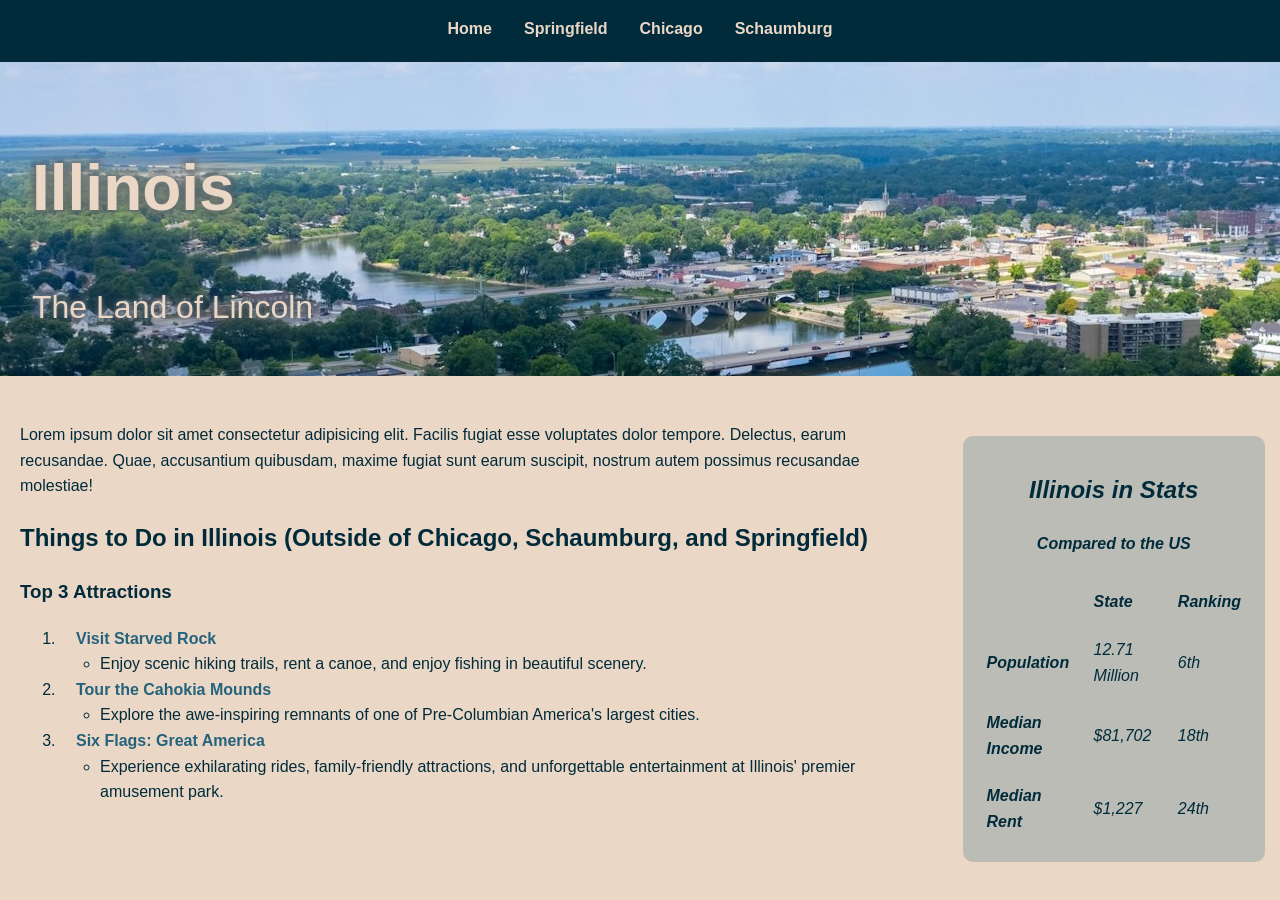
==== index.html @ 20aed578 "added springfield information, most finished. removed contact tab, will be listed in the footer inst" ====
<!DOCTYPE html>
<html lang="en">
<head>
    <meta charset="UTF-8">
    <meta name="viewport" content="width=device-width, initial-scale=1.0">
    <link rel="stylesheet" href="styles.css">
    <title>Illinois</title>
</head>
<body>
    <nav>
        <a href="index.html" >Home</a>
        <a href="capital-city.html">Springfield</a>
        <a href="chicago.html">Chicago</a>
        <a href="schaumburg.html">Schaumburg</a>
    </nav>
    <header>
        <div id="header-container">
            <h1>Illinois</h1>
            <p>The Land of Lincoln</p>
        </div>
    </header>
    <div id="content-container">
        <main>
            <p>Lorem ipsum dolor sit amet consectetur adipisicing elit. Facilis fugiat esse voluptates dolor tempore. Delectus, earum recusandae. Quae, accusantium quibusdam, maxime fugiat sunt earum suscipit, nostrum autem possimus recusandae molestiae!</p>
   
            <h2>Things to Do in Illinois (Outside of Chicago, Schaumburg, and Springfield)</h2>
               <h3>Top 3 Attractions</h3>
                <ol>
                    <li class="list-design">
                        <a href="https://dnr.illinois.gov/parks/park.starvedrock.html">Visit Starved Rock</a>
                        <ul>
                            <li>
                                Enjoy scenic hiking trails, rent a canoe, and enjoy fishing in beautiful scenery.
                            </li>
                        </ul>
                    </li>
                    <li class="list-design">
                        <a href="https://cahokiamounds.org/">Tour the Cahokia Mounds</a>
                        <ul>
                            <li>
                                Explore the awe-inspiring remnants of one of Pre-Columbian America's largest cities.
                            </li>
                        </ul>
                    </li>
                    <li class="list-design">
                        <a href="https://www.sixflags.com/greatamerica">Six Flags: Great America</a>
                        <ul>
                            <li>
                                Experience exhilarating rides, family-friendly attractions, and unforgettable entertainment at Illinois' premier amusement park.
                            </li>
                        </ul>
                    </li>
                </ol>
        </main>
        <aside>
            <div>
                <table>
                    <caption>
                        <h2>Illinois in Stats</h2>
                        <h4>Compared to the US</h4>
                    </caption>
                        
                    <tr>
                        <th></th>
                        <th>State</th>
                        <th>Ranking</th>
                    </tr>
                    <tr>
                        <th>Population</th>
                        <td>12.71 Million</td>
                        <td>6th</td>
                    </tr>
                    <tr>      
                        <th>Median Income </th>
                        <td>$81,702</td>
                        <td>18th</td>
                    </tr>
                    <tr>
                        <th>Median Rent</th>
                        <td>$1,227</td>
                        <td>24th</td>
                    </tr>
                </table>
                
            </div>

        </aside>
    </div>
    
</body>
</html>
---- styles.css ----
:root {

    --deep-blue: #012b3b;
    --light-blue: #25637c;
    --steel-gray: #728590;
    --brown-gray: #b2a289;
    --sand-beige: #ead7c6;
    --aside-grey: #25637c3c;
    
}

body {
    font-family: Arial, sans-serif;
    margin: 0;
    padding: 0;
    color: var(--deep-blue);
    background-color: var(--sand-beige);
    line-height: 1.6;
   
}
nav {
    background: var(--deep-blue);
    padding: 1em;
    display: flex;
    justify-content: center;
    height: 30px;
}
nav a {
    color: var(--sand-beige);
    margin: 0 1em;
    text-decoration: none;
    font-weight: bold;
}
nav a:hover {
    text-decoration: underline;
    color: var(--brown-gray);
    
}
header {
    background: var(--light-blue);
    background-image: url("images/Aerial\ city.jpg");
    padding: 2em;
    height: 250px;
    background-position-y: 10%;
}
#header-container {
    display: inline-block;
    color: var(--sand-beige);
    text-shadow:
    0 0 5px var(--steel-gray),
    0 0 20px var(--brown-gray),
    0 0 10px rgb(7, 7, 19);
    font-size: 2em;
}


#content-container {
    display: flex;
}

main {
    flex: 0 1 75%;
    padding: 30px 20px;
    }
     
aside {

    flex: 0 1 25%;
    margin-top: 30px;
    padding-top: 30px;
    padding-right: 15px;
    padding-left: 15px;
    font-style: italic;
    
    
}
aside div{
    background-color: var(--aside-grey);
    border-radius: 10px;
    padding: 15px 12px;
    max-width: fit-content;
}
aside th, aside td {
    padding: 10px;
    text-align: left;
    max-width: 100px;
}

.fun-fact {
    margin-top: 30px;
    background-color: #25637c19;
    border-left: 5px solid var(--light-blue);
    padding: 10px;
    border-radius: 10px;
  }
    
.list-design a {
    text-decoration: none;
    color: var(--light-blue);
    margin: 0 1em;
    text-decoration: none;
    font-weight: bold;
}
.list-design a:hover{
    color: var(--steel-gray);
    
}
section {
    padding-top: 5px;
    padding-bottom: 5px;
}


section img {
    padding-right: 5px;
    max-height: 100%;
    max-width: 100%;
}
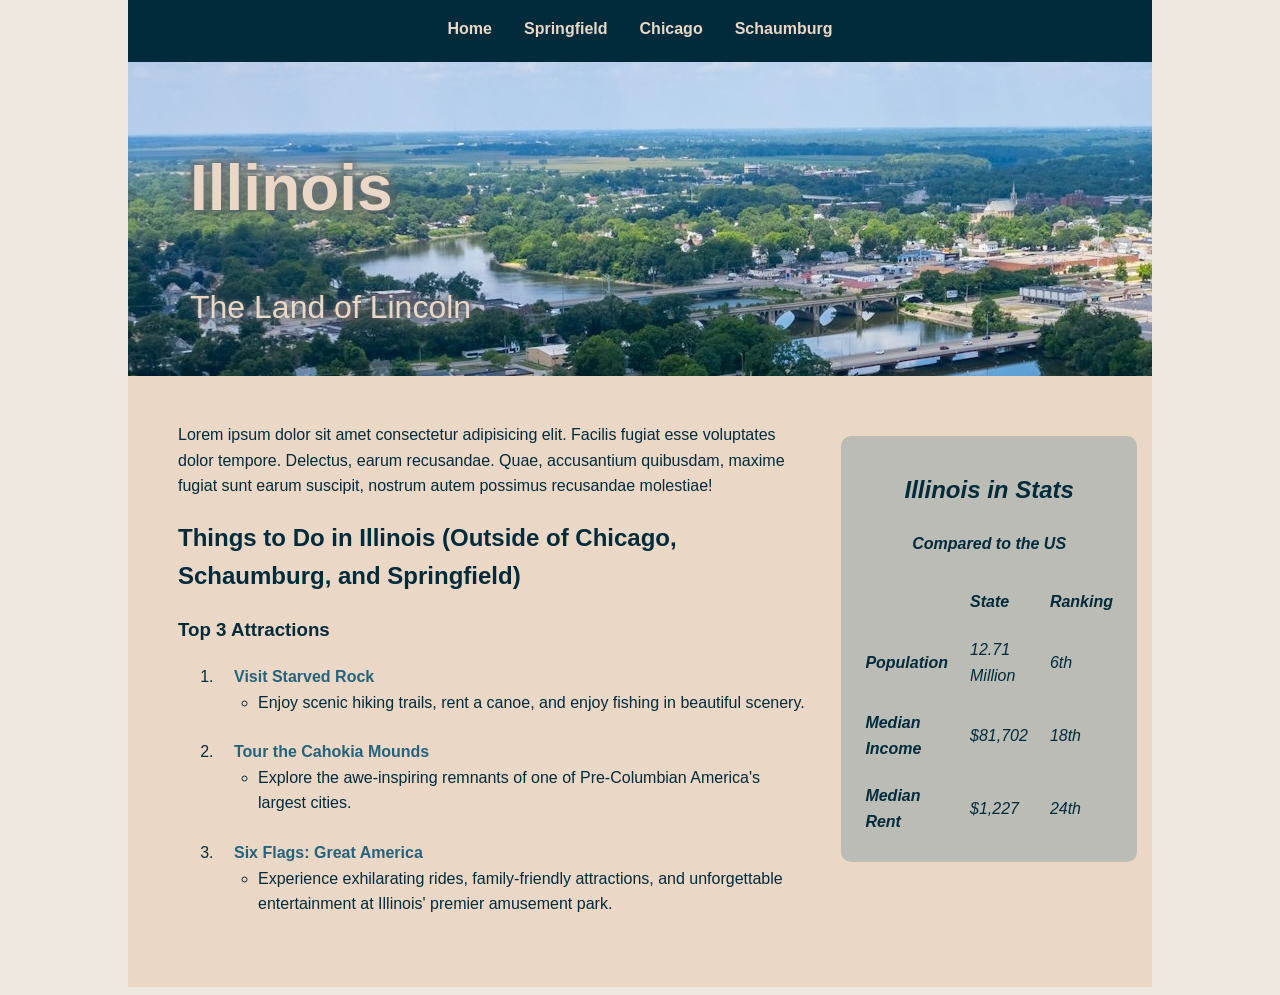
==== commit 235b564a: "fixed section not being compliant" ====
--- a/index.html
+++ b/index.html
@@ -7,85 +7,86 @@
     <title>Illinois</title>
 </head>
 <body>
-    <nav>
-        <a href="index.html" >Home</a>
-        <a href="capital-city.html">Springfield</a>
-        <a href="chicago.html">Chicago</a>
-        <a href="schaumburg.html">Schaumburg</a>
-    </nav>
-    <header>
-        <div id="header-container">
-            <h1>Illinois</h1>
-            <p>The Land of Lincoln</p>
+    <div id="viewable-container">
+        <nav>
+            <a href="index.html" >Home</a>
+            <a href="capital-city.html">Springfield</a>
+            <a href="chicago.html">Chicago</a>
+            <a href="schaumburg.html">Schaumburg</a>
+        </nav>
+        <header>
+            <div id="header-container">
+                <h1>Illinois</h1>
+                <p>The Land of Lincoln</p>
+            </div>
+        </header>
+        <div id="main-content-container">
+            <main>
+                <p>Lorem ipsum dolor sit amet consectetur adipisicing elit. Facilis fugiat esse voluptates dolor tempore. Delectus, earum recusandae. Quae, accusantium quibusdam, maxime fugiat sunt earum suscipit, nostrum autem possimus recusandae molestiae!</p>
+    
+                <h2>Things to Do in Illinois (Outside of Chicago, Schaumburg, and Springfield)</h2>
+                <h3>Top 3 Attractions</h3>
+                    <ol>
+                        <li class="list-design">
+                            <a href="https://dnr.illinois.gov/parks/park.starvedrock.html">Visit Starved Rock</a>
+                            <ul>
+                                <li>
+                                    Enjoy scenic hiking trails, rent a canoe, and enjoy fishing in beautiful scenery.
+                                </li>
+                            </ul>
+                        </li>
+                        <li class="list-design">
+                            <a href="https://cahokiamounds.org/">Tour the Cahokia Mounds</a>
+                            <ul>
+                                <li>
+                                    Explore the awe-inspiring remnants of one of Pre-Columbian America's largest cities.
+                                </li>
+                            </ul>
+                        </li>
+                        <li class="list-design">
+                            <a href="https://www.sixflags.com/greatamerica">Six Flags: Great America</a>
+                            <ul>
+                                <li>
+                                    Experience exhilarating rides, family-friendly attractions, and unforgettable entertainment at Illinois' premier amusement park.
+                                </li>
+                            </ul>
+                        </li>
+                    </ol>
+            </main>
+            <aside>
+                <div>
+                    <table>
+                        <caption>
+                            <h2>Illinois in Stats</h2>
+                            <h4>Compared to the US</h4>
+                        </caption>
+                            
+                        <tr>
+                            <th></th>
+                            <th>State</th>
+                            <th>Ranking</th>
+                        </tr>
+                        <tr>
+                            <th>Population</th>
+                            <td>12.71 Million</td>
+                            <td>6th</td>
+                        </tr>
+                        <tr>      
+                            <th>Median Income </th>
+                            <td>$81,702</td>
+                            <td>18th</td>
+                        </tr>
+                        <tr>
+                            <th>Median Rent</th>
+                            <td>$1,227</td>
+                            <td>24th</td>
+                        </tr>
+                    </table>
+                    
+                </div>
+
+            </aside>
         </div>
-    </header>
-    <div id="content-container">
-        <main>
-            <p>Lorem ipsum dolor sit amet consectetur adipisicing elit. Facilis fugiat esse voluptates dolor tempore. Delectus, earum recusandae. Quae, accusantium quibusdam, maxime fugiat sunt earum suscipit, nostrum autem possimus recusandae molestiae!</p>
-   
-            <h2>Things to Do in Illinois (Outside of Chicago, Schaumburg, and Springfield)</h2>
-               <h3>Top 3 Attractions</h3>
-                <ol>
-                    <li class="list-design">
-                        <a href="https://dnr.illinois.gov/parks/park.starvedrock.html">Visit Starved Rock</a>
-                        <ul>
-                            <li>
-                                Enjoy scenic hiking trails, rent a canoe, and enjoy fishing in beautiful scenery.
-                            </li>
-                        </ul>
-                    </li>
-                    <li class="list-design">
-                        <a href="https://cahokiamounds.org/">Tour the Cahokia Mounds</a>
-                        <ul>
-                            <li>
-                                Explore the awe-inspiring remnants of one of Pre-Columbian America's largest cities.
-                            </li>
-                        </ul>
-                    </li>
-                    <li class="list-design">
-                        <a href="https://www.sixflags.com/greatamerica">Six Flags: Great America</a>
-                        <ul>
-                            <li>
-                                Experience exhilarating rides, family-friendly attractions, and unforgettable entertainment at Illinois' premier amusement park.
-                            </li>
-                        </ul>
-                    </li>
-                </ol>
-        </main>
-        <aside>
-            <div>
-                <table>
-                    <caption>
-                        <h2>Illinois in Stats</h2>
-                        <h4>Compared to the US</h4>
-                    </caption>
-                        
-                    <tr>
-                        <th></th>
-                        <th>State</th>
-                        <th>Ranking</th>
-                    </tr>
-                    <tr>
-                        <th>Population</th>
-                        <td>12.71 Million</td>
-                        <td>6th</td>
-                    </tr>
-                    <tr>      
-                        <th>Median Income </th>
-                        <td>$81,702</td>
-                        <td>18th</td>
-                    </tr>
-                    <tr>
-                        <th>Median Rent</th>
-                        <td>$1,227</td>
-                        <td>24th</td>
-                    </tr>
-                </table>
-                
-            </div>
-
-        </aside>
     </div>
-    
 </body>
 </html>
--- a/styles.css
+++ b/styles.css
@@ -6,17 +6,22 @@
     --brown-gray: #b2a289;
     --sand-beige: #ead7c6;
     --aside-grey: #25637c3c;
+    --soft-beige: #f5f5f5;
     
 }
 
 body {
     font-family: Arial, sans-serif;
-    margin: 0;
+    margin-left: auto;
+    margin-right: auto;
+    margin-top: 0;
     padding: 0;
     color: var(--deep-blue);
-    background-color: var(--sand-beige);
+    background-color: #ede7deea;
     line-height: 1.6;
-   
+    max-width: 1024px;
+
+    
 }
 nav {
     background: var(--deep-blue);
@@ -24,6 +29,7 @@
     display: flex;
     justify-content: center;
     height: 30px;
+    max-width: 1024px;
 }
 nav a {
     color: var(--sand-beige);
@@ -42,7 +48,12 @@
     padding: 2em;
     height: 250px;
     background-position-y: 10%;
+    
 }
+#viewable-container {
+    background-color: var(--sand-beige);
+}
+
 #header-container {
     display: inline-block;
     color: var(--sand-beige);
@@ -51,11 +62,15 @@
     0 0 20px var(--brown-gray),
     0 0 10px rgb(7, 7, 19);
     font-size: 2em;
+    max-width: 1024px;
+    margin-left: 30px;
+    margin-right: 30px;
 }
 
 
-#content-container {
+#main-content-container {
     display: flex;
+    padding-left: 30px;
 }
 
 main {
@@ -71,6 +86,7 @@
     padding-right: 15px;
     padding-left: 15px;
     font-style: italic;
+
     
     
 }
@@ -93,6 +109,19 @@
     padding: 10px;
     border-radius: 10px;
   }
+
+  /* I had to google how to do this, 
+  stack overflow explained the has option
+
+  I know there were other solutions such as a class or id but
+  I wanted to use what tools I had already made
+  */
+  .list-design ul li:has(img) { 
+    list-style: none;
+}
+.list-design li:last-child{
+    padding-bottom: 1.5em;
+}
     
 .list-design a {
     text-decoration: none;
@@ -101,6 +130,7 @@
     text-decoration: none;
     font-weight: bold;
 }
+
 .list-design a:hover{
     color: var(--steel-gray);
     
@@ -112,9 +142,14 @@
 
 
 section img {
+    padding-top: 1em;
     padding-right: 5px;
     max-height: 100%;
     max-width: 100%;
 }
 
+#sidenote {
+    font-size: small;
+    
+}
 
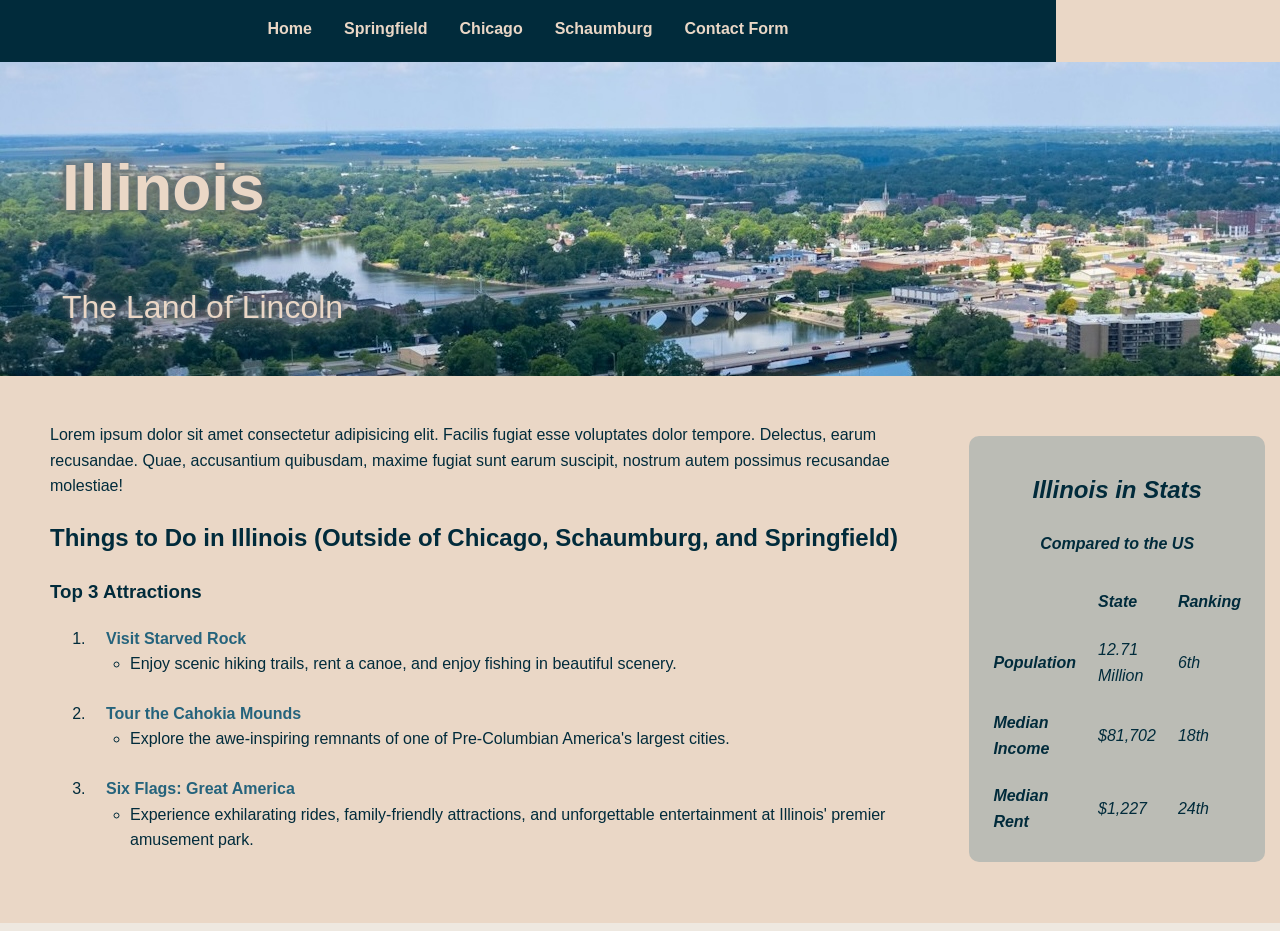
==== commit f045e0c2: "added java script and more images, finished rough contact page" ====
--- a/index.html
+++ b/index.html
@@ -13,6 +13,7 @@
             <a href="capital-city.html">Springfield</a>
             <a href="chicago.html">Chicago</a>
             <a href="schaumburg.html">Schaumburg</a>
+            <a href="contact.html">Contact Form</a>
         </nav>
         <header>
             <div id="header-container">
@@ -28,7 +29,7 @@
                 <h3>Top 3 Attractions</h3>
                     <ol>
                         <li class="list-design">
-                            <a href="https://dnr.illinois.gov/parks/park.starvedrock.html">Visit Starved Rock</a>
+                            <a href="https://dnr.illinois.gov/parks/park.starvedrock.html" target="_blank">Visit Starved Rock</a>
                             <ul>
                                 <li>
                                     Enjoy scenic hiking trails, rent a canoe, and enjoy fishing in beautiful scenery.
@@ -36,7 +37,7 @@
                             </ul>
                         </li>
                         <li class="list-design">
-                            <a href="https://cahokiamounds.org/">Tour the Cahokia Mounds</a>
+                            <a href="https://cahokiamounds.org/" target="_blank">Tour the Cahokia Mounds</a>
                             <ul>
                                 <li>
                                     Explore the awe-inspiring remnants of one of Pre-Columbian America's largest cities.
@@ -44,7 +45,7 @@
                             </ul>
                         </li>
                         <li class="list-design">
-                            <a href="https://www.sixflags.com/greatamerica">Six Flags: Great America</a>
+                            <a href="https://www.sixflags.com/greatamerica" target="_blank">Six Flags: Great America</a>
                             <ul>
                                 <li>
                                     Experience exhilarating rides, family-friendly attractions, and unforgettable entertainment at Illinois' premier amusement park.
--- a/styles.css
+++ b/styles.css
@@ -19,6 +19,7 @@
     color: var(--deep-blue);
     background-color: #ede7deea;
     line-height: 1.6;
+    min-width: fit-content;
     max-width: 1024px;
 
     
@@ -49,28 +50,31 @@
     height: 250px;
     background-position-y: 10%;
     
+    
 }
 #viewable-container {
     background-color: var(--sand-beige);
 }
 
 #header-container {
-    display: inline-block;
     color: var(--sand-beige);
     text-shadow:
-    0 0 5px var(--steel-gray),
-    0 0 20px var(--brown-gray),
-    0 0 10px rgb(7, 7, 19);
+        0 0 5px var(--steel-gray),
+        0 0 20px var(--brown-gray),
+        0 0 10px rgb(7, 7, 19);
     font-size: 2em;
     max-width: 1024px;
     margin-left: 30px;
     margin-right: 30px;
+  
+    
 }
 
 
 #main-content-container {
     display: flex;
     padding-left: 30px;
+   
 }
 
 main {
@@ -152,4 +156,46 @@
     font-size: small;
     
 }
-
+#form-content {
+    display: block;
+    max-width: 600px;
+    margin: 20px auto 20px auto;
+    padding: 20px;
+    border-radius: 10px;
+    box-shadow: 0 0 10px rgba(0, 0, 0, 0.345);
+    position: relative;
+}
+#form-content img {
+    float: left;
+    height: 260px;
+
+}
+form {
+    float: right;
+    padding-right: 50px;
+    padding-bottom: 15px;
+}
+
+ input[type=text], input[type=email],textarea {
+    width: 100%;
+    padding: 10px;
+    border: 2px solid var(--deep-blue);
+    border-radius: 6px;
+    resize: none;
+ }
+ button {
+    background-color: var(--light-blue);
+    color: white;
+    padding: 10px 15px;
+    border-radius: 10px;
+    cursor: pointer;
+    float: right;
+    position: absolute;
+    bottom: 10px;
+    right: 45px;
+  }
+  button:hover {
+    background-color: var(--deep-blue);
+  }
+
+
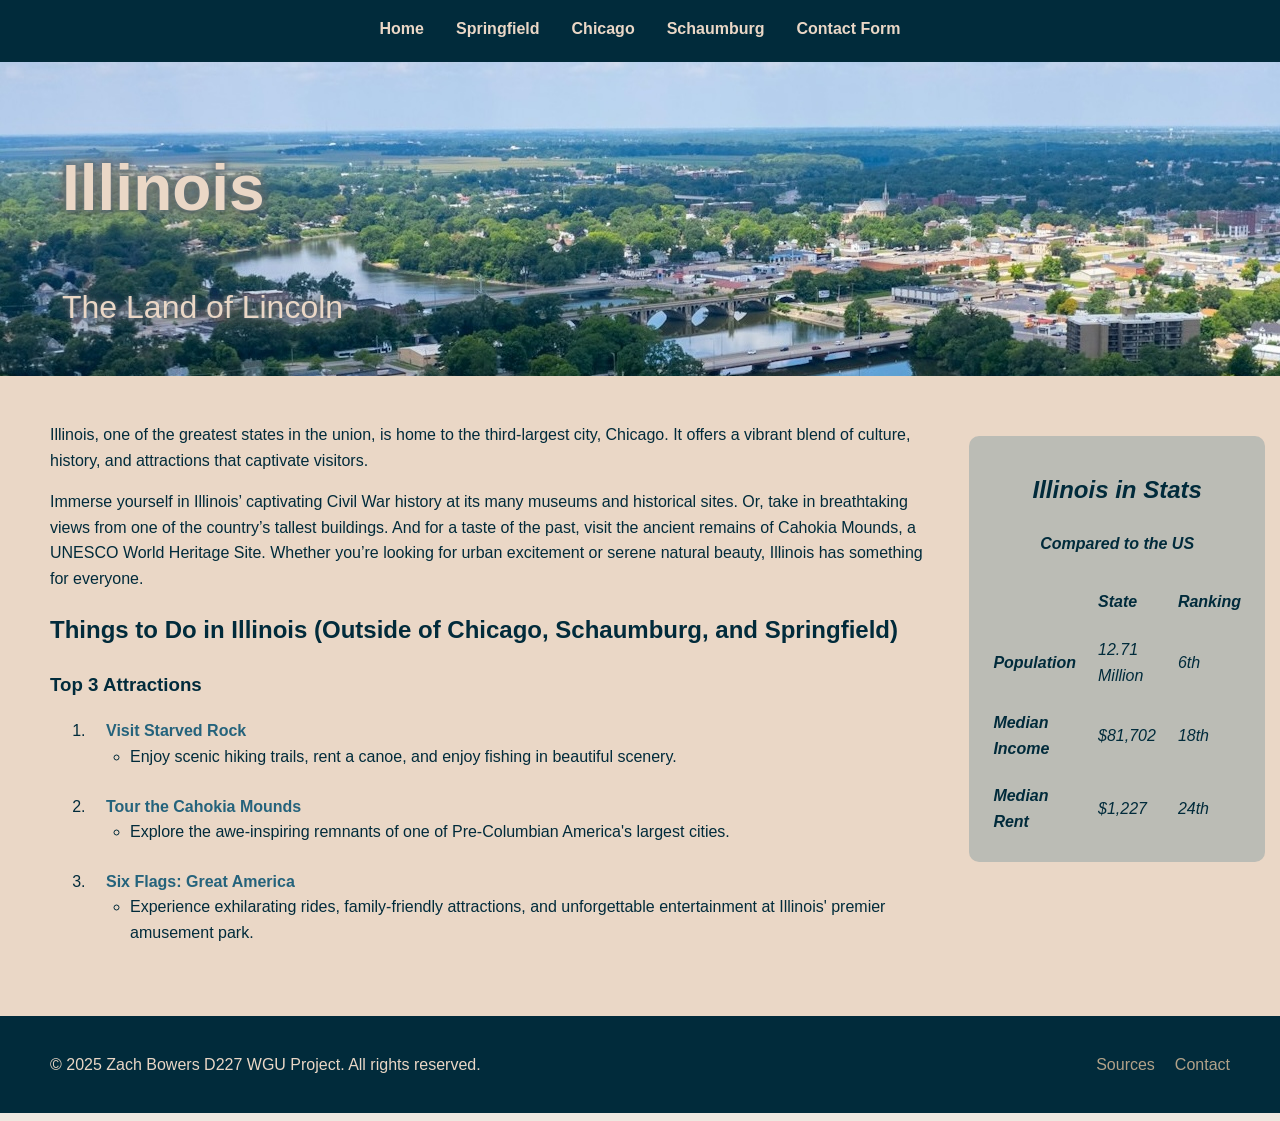
==== commit 33e09f1f: "added sources, fixed contact page, fixed weird wrapping issues on header, added footer with link to " ====
--- a/index.html
+++ b/index.html
@@ -23,7 +23,8 @@
         </header>
         <div id="main-content-container">
             <main>
-                <p>Lorem ipsum dolor sit amet consectetur adipisicing elit. Facilis fugiat esse voluptates dolor tempore. Delectus, earum recusandae. Quae, accusantium quibusdam, maxime fugiat sunt earum suscipit, nostrum autem possimus recusandae molestiae!</p>
+                <p>Illinois, one of the greatest states in the union, is home to the third-largest city, Chicago. It offers a vibrant blend of culture, history, and attractions that captivate visitors.</p>  
+<p>Immerse yourself in Illinois’ captivating Civil War history at its many museums and historical sites. Or, take in breathtaking views from one of the country’s tallest buildings. And for a taste of the past, visit the ancient remains of Cahokia Mounds, a UNESCO World Heritage Site. Whether you’re looking for urban excitement or serene natural beauty, Illinois has something for everyone.</p>
     
                 <h2>Things to Do in Illinois (Outside of Chicago, Schaumburg, and Springfield)</h2>
                 <h3>Top 3 Attractions</h3>
@@ -89,5 +90,12 @@
             </aside>
         </div>
     </div>
+    <footer>
+        <p>&copy; 2025 Zach Bowers D227 WGU Project. All rights reserved.</p>
+        <div class="footer-links">
+          <a href="sources.html">Sources</a>
+          <a href="contact.html">Contact</a>
+        </div>
+      </footer>
 </body>
 </html>
--- a/styles.css
+++ b/styles.css
@@ -19,7 +19,7 @@
     color: var(--deep-blue);
     background-color: #ede7deea;
     line-height: 1.6;
-    min-width: fit-content;
+    min-width: 100%;
     max-width: 1024px;
 
     
@@ -30,13 +30,14 @@
     display: flex;
     justify-content: center;
     height: 30px;
-    max-width: 1024px;
+
 }
 nav a {
     color: var(--sand-beige);
     margin: 0 1em;
     text-decoration: none;
     font-weight: bold;
+    white-space: nowrap;
 }
 nav a:hover {
     text-decoration: underline;
@@ -51,21 +52,27 @@
     background-position-y: 10%;
     
     
+    
 }
 #viewable-container {
     background-color: var(--sand-beige);
+    margin: 0 auto;
+    max-width: 1300px;
 }
 
 #header-container {
+    white-space: nowrap; 
     color: var(--sand-beige);
     text-shadow:
         0 0 5px var(--steel-gray),
         0 0 20px var(--brown-gray),
         0 0 10px rgb(7, 7, 19);
     font-size: 2em;
-    max-width: 1024px;
+    max-width: 1300px;
     margin-left: 30px;
     margin-right: 30px;
+    
+    
   
     
 }
@@ -74,6 +81,7 @@
 #main-content-container {
     display: flex;
     padding-left: 30px;
+
    
 }
 
@@ -105,14 +113,11 @@
     text-align: left;
     max-width: 100px;
 }
-
-.fun-fact {
-    margin-top: 30px;
-    background-color: #25637c19;
-    border-left: 5px solid var(--light-blue);
-    padding: 10px;
-    border-radius: 10px;
-  }
+.list-design li {
+    
+    padding-bottom: 10px;
+}
+
 
   /* I had to google how to do this, 
   stack overflow explained the has option
@@ -158,7 +163,7 @@
 }
 #form-content {
     display: block;
-    max-width: 600px;
+    min-width: 800px;
     margin: 20px auto 20px auto;
     padding: 20px;
     border-radius: 10px;
@@ -167,10 +172,11 @@
 }
 #form-content img {
     float: left;
-    height: 260px;
+    width:300px;
 
 }
 form {
+    width: fit-content;
     float: right;
     padding-right: 50px;
     padding-bottom: 15px;
@@ -198,4 +204,25 @@
     background-color: var(--deep-blue);
   }
 
-
+  footer {
+    background-color: var(--deep-blue);
+    color: var(--sand-beige);
+    display: flex;
+    justify-content: space-between;
+    align-items: center;
+    padding: 20px 50px;
+  }
+  
+  footer a {
+    color: var(--brown-gray);
+    text-decoration: none;
+    margin-left: 20px;
+  }
+  
+  footer a:hover {
+    color: var(--steel-gray);
+  }
+  
+  .footer-links {
+    display: flex;
+  }
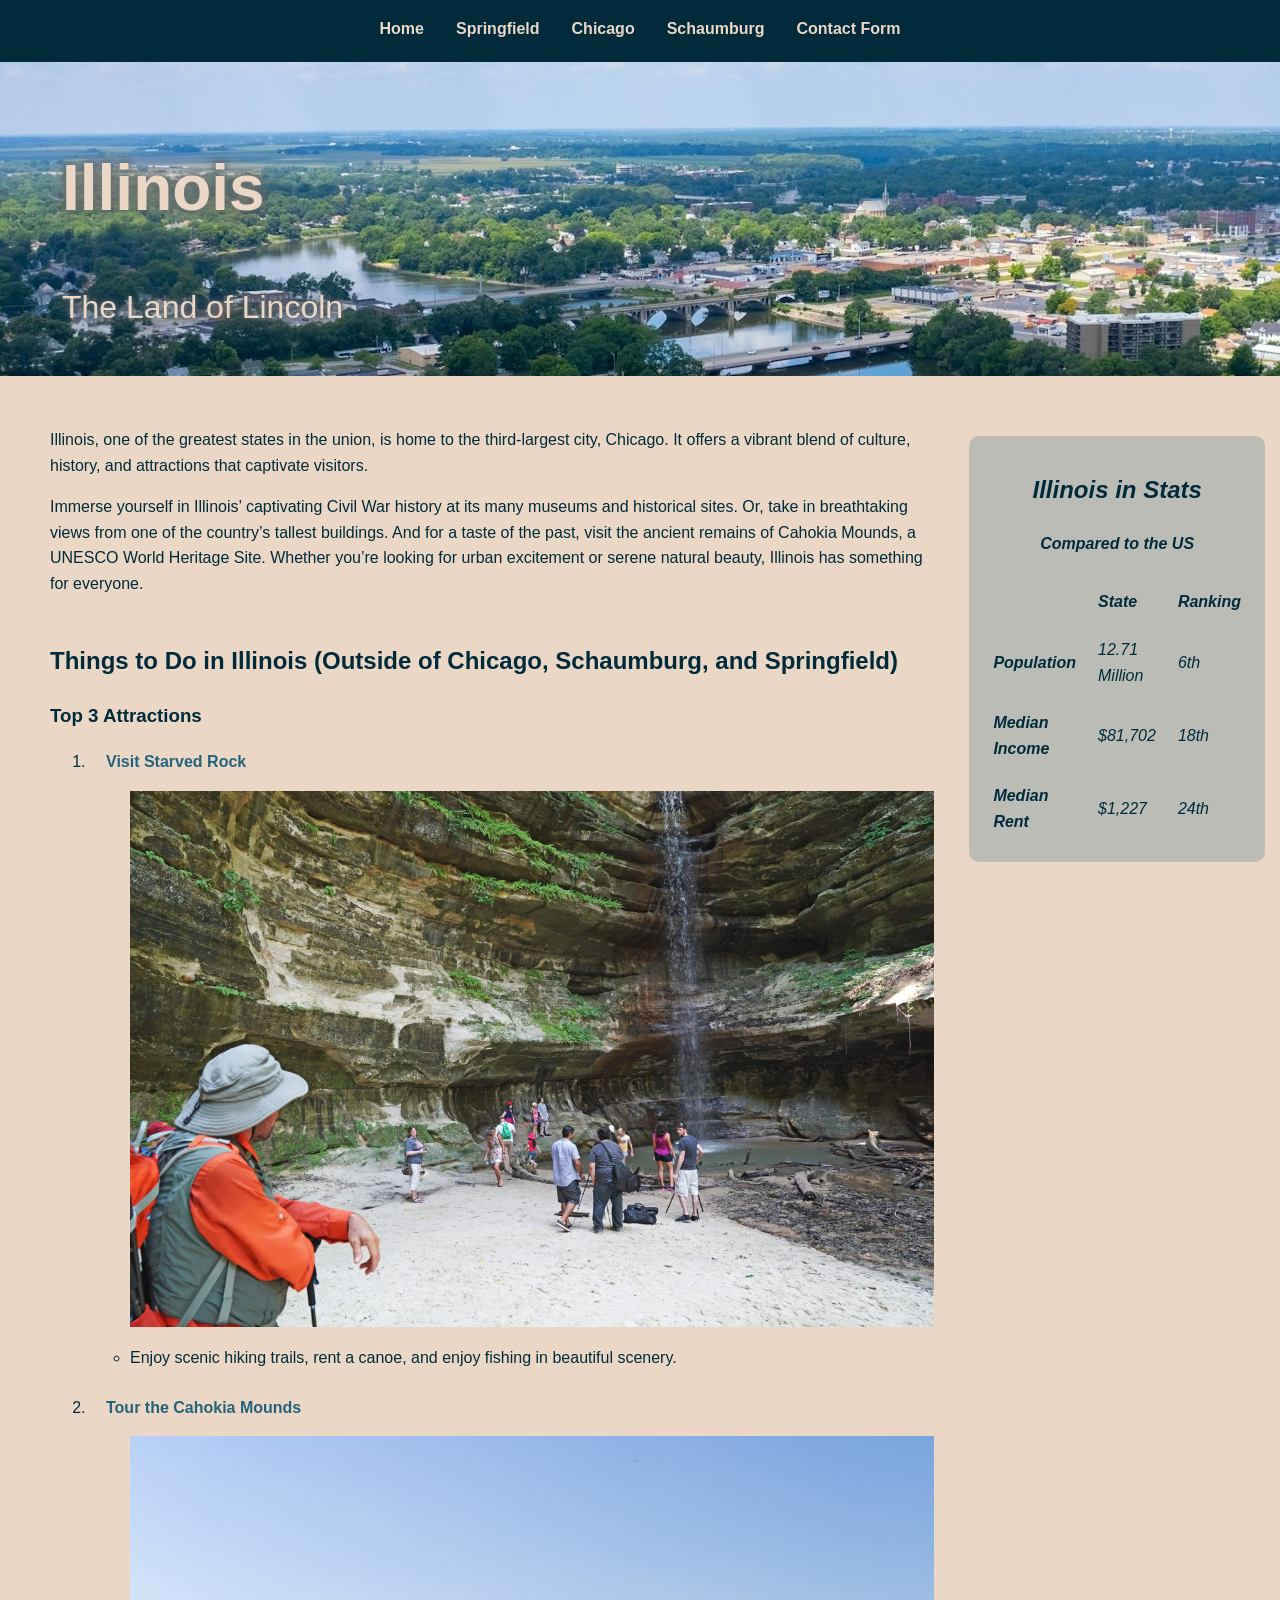
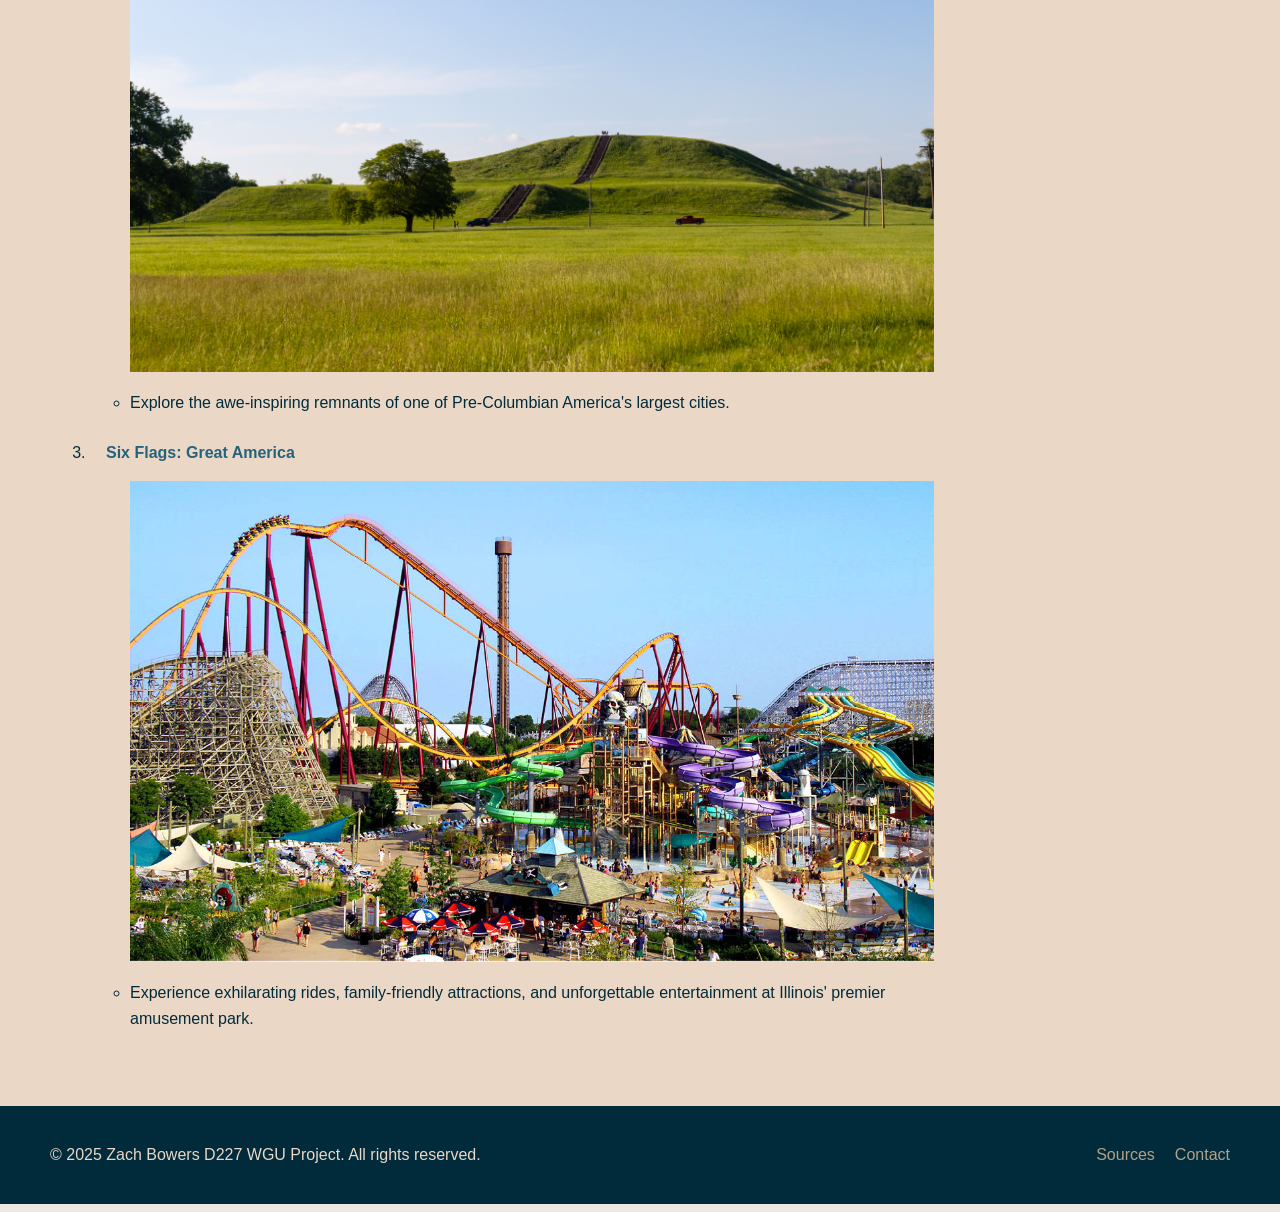
==== commit 20b53533: "added semantic elements to index for sections, also added img and alt tags on index page. Added phot" ====
--- a/index.html
+++ b/index.html
@@ -15,23 +15,31 @@
             <a href="schaumburg.html">Schaumburg</a>
             <a href="contact.html">Contact Form</a>
         </nav>
+        
         <header>
             <div id="header-container">
                 <h1>Illinois</h1>
                 <p>The Land of Lincoln</p>
             </div>
         </header>
+
         <div id="main-content-container">
             <main>
-                <p>Illinois, one of the greatest states in the union, is home to the third-largest city, Chicago. It offers a vibrant blend of culture, history, and attractions that captivate visitors.</p>  
-<p>Immerse yourself in Illinois’ captivating Civil War history at its many museums and historical sites. Or, take in breathtaking views from one of the country’s tallest buildings. And for a taste of the past, visit the ancient remains of Cahokia Mounds, a UNESCO World Heritage Site. Whether you’re looking for urban excitement or serene natural beauty, Illinois has something for everyone.</p>
-    
-                <h2>Things to Do in Illinois (Outside of Chicago, Schaumburg, and Springfield)</h2>
-                <h3>Top 3 Attractions</h3>
+                <section>
+                    <p>Illinois, one of the greatest states in the union, is home to the third-largest city, Chicago. It offers a vibrant blend of culture, history, and attractions that captivate visitors.</p>  
+                    <p>Immerse yourself in Illinois’ captivating Civil War history at its many museums and historical sites. Or, take in breathtaking views from one of the country’s tallest buildings. And for a taste of the past, visit the ancient remains of Cahokia Mounds, a UNESCO World Heritage Site. Whether you’re looking for urban excitement or serene natural beauty, Illinois has something for everyone.</p>
+                </section>
+                
+                <section>
+                    <h2>Things to Do in Illinois (Outside of Chicago, Schaumburg, and Springfield)</h2>
+                    <h3>Top 3 Attractions</h3>
                     <ol>
                         <li class="list-design">
                             <a href="https://dnr.illinois.gov/parks/park.starvedrock.html" target="_blank">Visit Starved Rock</a>
-                            <ul>
+                            <ul> 
+                                <li>
+                                    <img src="/images/starved rock.jpg" alt="Group of people viewing a water fall on a hike">
+                                </li>
                                 <li>
                                     Enjoy scenic hiking trails, rent a canoe, and enjoy fishing in beautiful scenery.
                                 </li>
@@ -41,28 +49,35 @@
                             <a href="https://cahokiamounds.org/" target="_blank">Tour the Cahokia Mounds</a>
                             <ul>
                                 <li>
+                                    <img src="/images/cahokia mounds .jpg" alt="Large grassy mounds at Cahokia">
+                                </li>
+                                <li>
                                     Explore the awe-inspiring remnants of one of Pre-Columbian America's largest cities.
                                 </li>
                             </ul>
                         </li>
                         <li class="list-design">
                             <a href="https://www.sixflags.com/greatamerica" target="_blank">Six Flags: Great America</a>
-                            <ul>
+                            <ul> 
+                                <li>
+                                    <img src="/images/six flags great america.jpg" alt="Roller coaster rides and theme park">
+                                </li>
                                 <li>
                                     Experience exhilarating rides, family-friendly attractions, and unforgettable entertainment at Illinois' premier amusement park.
                                 </li>
                             </ul>
                         </li>
                     </ol>
+                </section>
             </main>
+
             <aside>
-                <div>
+                <section>
                     <table>
                         <caption>
                             <h2>Illinois in Stats</h2>
                             <h4>Compared to the US</h4>
                         </caption>
-                            
                         <tr>
                             <th></th>
                             <th>State</th>
@@ -84,18 +99,17 @@
                             <td>24th</td>
                         </tr>
                     </table>
-                    
-                </div>
-
+                </section>
             </aside>
         </div>
     </div>
+
     <footer>
         <p>&copy; 2025 Zach Bowers D227 WGU Project. All rights reserved.</p>
         <div class="footer-links">
           <a href="sources.html">Sources</a>
           <a href="contact.html">Contact</a>
         </div>
-      </footer>
+    </footer>
 </body>
-</html>+</html>
--- a/styles.css
+++ b/styles.css
@@ -102,7 +102,7 @@
     
     
 }
-aside div{
+aside div, aside section{
     background-color: var(--aside-grey);
     border-radius: 10px;
     padding: 15px 12px;
@@ -163,7 +163,7 @@
 }
 #form-content {
     display: block;
-    min-width: 800px;
+    max-width: 800px;
     margin: 20px auto 20px auto;
     padding: 20px;
     border-radius: 10px;
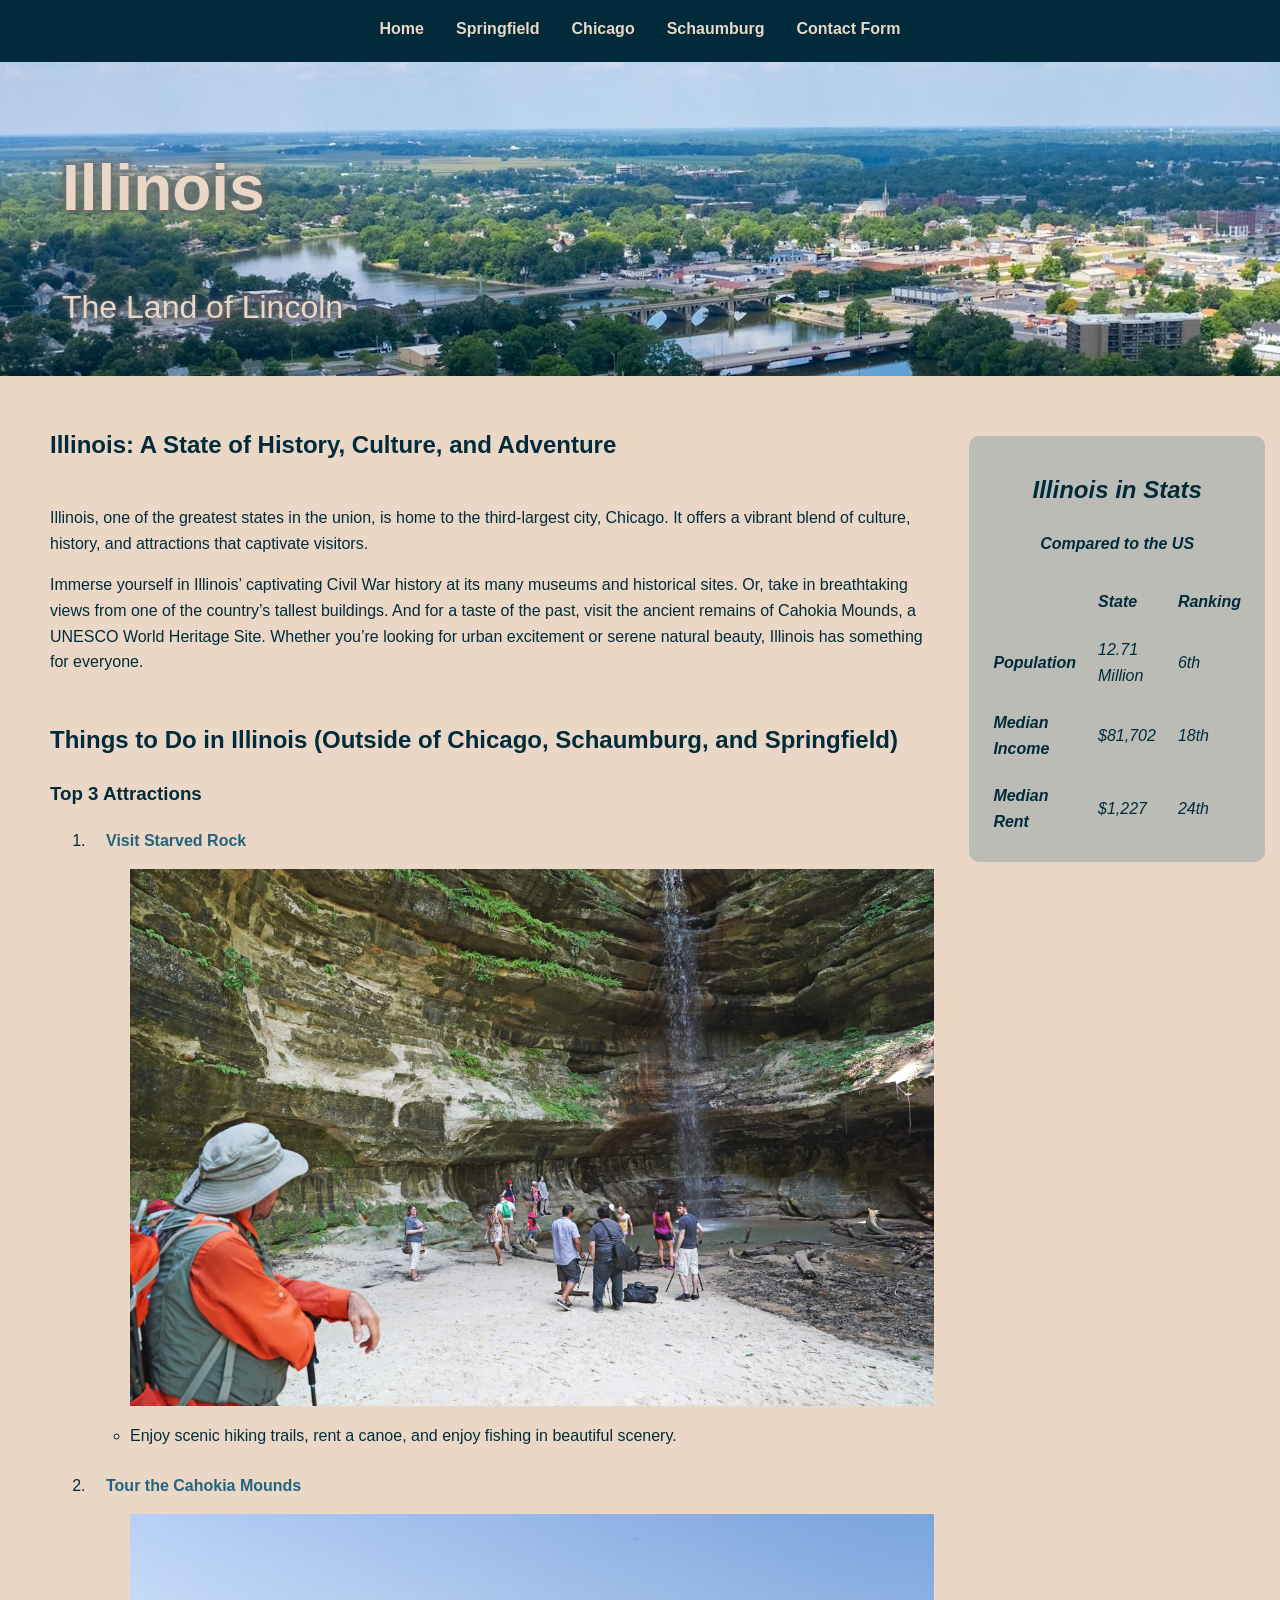
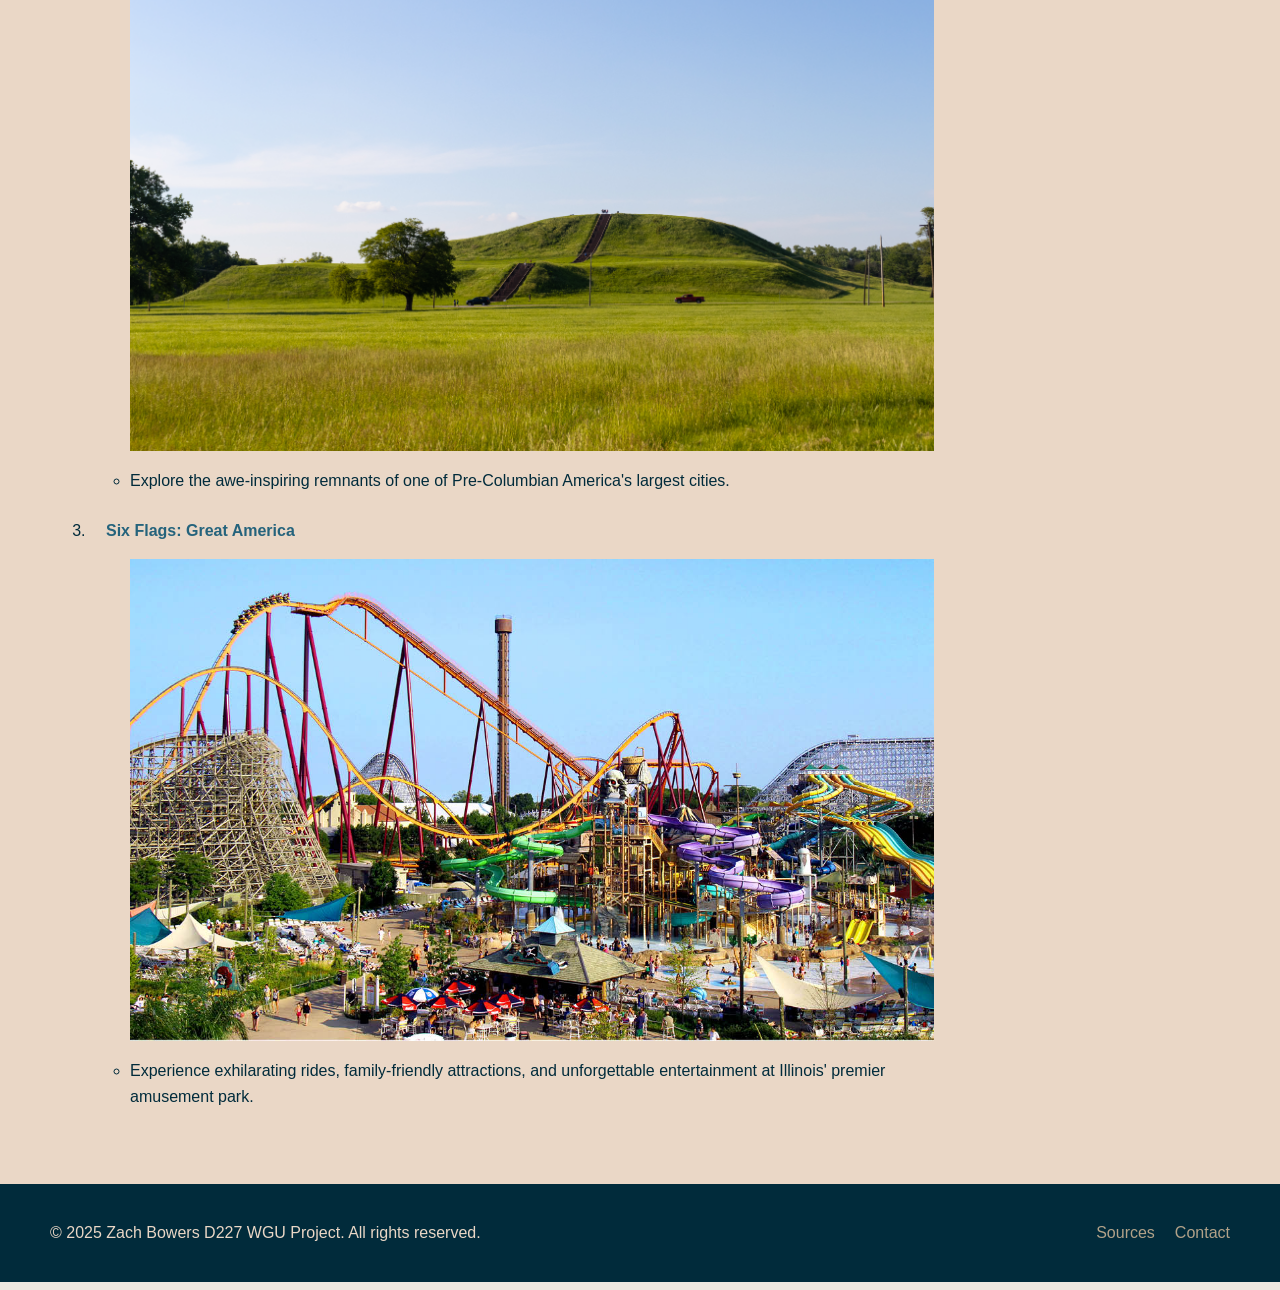
==== commit f8d4d359: "added a header2 element to the index page" ====
--- a/index.html
+++ b/index.html
@@ -25,6 +25,7 @@
 
         <div id="main-content-container">
             <main>
+                <h2>Illinois: A State of History, Culture, and Adventure</h2>
                 <section>
                     <p>Illinois, one of the greatest states in the union, is home to the third-largest city, Chicago. It offers a vibrant blend of culture, history, and attractions that captivate visitors.</p>  
                     <p>Immerse yourself in Illinois’ captivating Civil War history at its many museums and historical sites. Or, take in breathtaking views from one of the country’s tallest buildings. And for a taste of the past, visit the ancient remains of Cahokia Mounds, a UNESCO World Heritage Site. Whether you’re looking for urban excitement or serene natural beauty, Illinois has something for everyone.</p>
